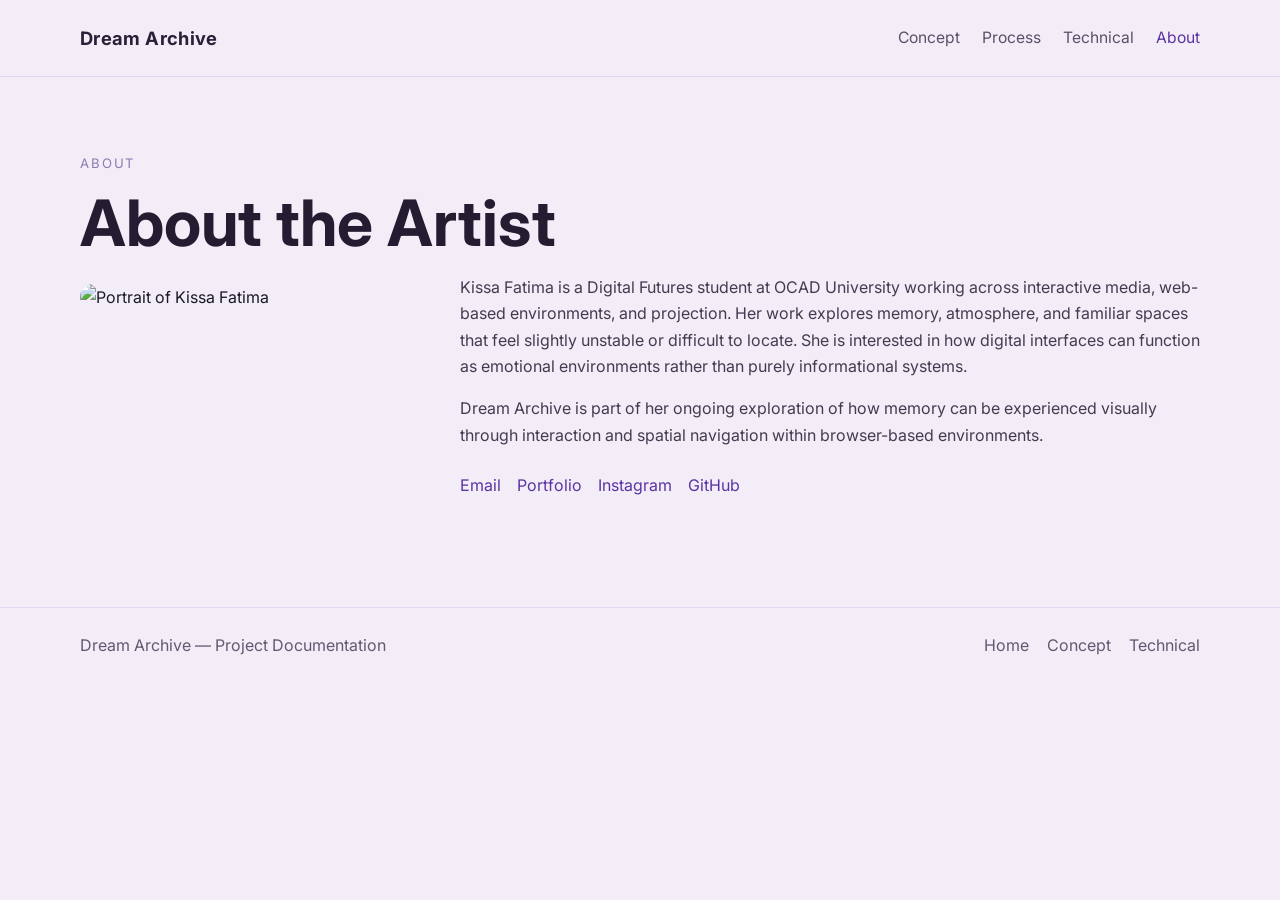
==== about.html @ 909d2c37 "Initial commit" ====
<!DOCTYPE html>
<html lang="en">
<head>
  <meta charset="UTF-8" />
  <meta name="viewport" content="width=device-width, initial-scale=1.0" />
  <title>About | Dream Archive</title>
  <link rel="preconnect" href="https://fonts.googleapis.com" />
  <link rel="preconnect" href="https://fonts.gstatic.com" crossorigin />
  <link href="https://fonts.googleapis.com/css2?family=Inter:wght@300;400;600;700&display=swap" rel="stylesheet" />
  <link rel="stylesheet" href="style.css" />
</head>
<body>
  <header class="site-header">
    <div class="container nav-wrap">
      <a href="index.html" class="site-title">Dream Archive</a>
      <nav class="site-nav">
        <a href="concept.html">Concept</a>
        <a href="process.html">Process</a>
        <a href="technical.html">Technical</a>
        <a href="about.html" class="active">About</a>
      </nav>
    </div>
  </header>

  <main class="container page">
    <p class="eyebrow">About</p>
    <h1>About the Artist</h1>

    <div class="about-grid">
      <div class="about-image">
        <img src="images/portrait.jpg" alt="Portrait of Kissa Fatima" />
      </div>

      <div class="about-text">
        <p>
          Kissa Fatima is a Digital Futures student at OCAD University working across interactive media, web-based environments, and projection. Her work explores memory, atmosphere, and familiar spaces that feel slightly unstable or difficult to locate. She is interested in how digital interfaces can function as emotional environments rather than purely informational systems.
        </p>

        <p>
          Dream Archive is part of her ongoing exploration of how memory can be experienced visually through interaction and spatial navigation within browser-based environments.
        </p>

        <div class="link-list">
          <a href="mailto:youremail@example.com">Email</a>
          <a href="https://your-portfolio-link.com" target="_blank">Portfolio</a>
          <a href="https://instagram.com/yourusername" target="_blank">Instagram</a>
          <a href="https://github.com/yourusername" target="_blank">GitHub</a>
        </div>
      </div>
    </div>
  </main>

  <footer class="site-footer">
    <div class="container footer-wrap">
      <p>Dream Archive — Project Documentation</p>
      <div class="footer-links">
        <a href="index.html">Home</a>
        <a href="concept.html">Concept</a>
        <a href="technical.html">Technical</a>
      </div>
    </div>
  </footer>
</body>
</html>
---- style.css ----
* {
  margin: 0;
  padding: 0;
  box-sizing: border-box;
}

html {
  scroll-behavior: smooth;
}

body {
  font-family: "Inter", sans-serif;
  color: #1d1828;
  background: #f3edf8;
  line-height: 1.65;
}

img {
  width: 100%;
  display: block;
  border-radius: 18px;
}

a {
  text-decoration: none;
  color: inherit;
}

.container {
  width: min(1120px, calc(100% - 48px));
  margin: 0 auto;
}

.site-header {
  position: sticky;
  top: 0;
  z-index: 1000;
  background: rgba(243, 237, 248, 0.92);
  backdrop-filter: blur(12px);
  border-bottom: 1px solid rgba(90, 51, 162, 0.12);
}

.nav-wrap {
  min-height: 76px;
  display: flex;
  align-items: center;
  justify-content: space-between;
  gap: 24px;
}

.site-title {
  font-size: 1.15rem;
  font-weight: 700;
  letter-spacing: 0.02em;
  color: #2a2138;
}

.site-nav {
  display: flex;
  flex-wrap: wrap;
  gap: 22px;
}

.site-nav a {
  color: #5a5168;
  font-size: 0.98rem;
  transition: color 0.2s ease;
}

.site-nav a:hover,
.site-nav a.active {
  color: #5a33a2;
}

.hero {
  padding: 84px 0 52px;
}

.hero-grid {
  display: grid;
  grid-template-columns: 1.05fr 1fr;
  gap: 48px;
  align-items: center;
}

.hero-media img {
  box-shadow:
    0 18px 40px rgba(90, 51, 162, 0.14),
    0 0 60px rgba(90, 51, 162, 0.08);
}

.eyebrow {
  font-size: 0.82rem;
  text-transform: uppercase;
  letter-spacing: 0.14em;
  color: #8d7bb3;
  margin-bottom: 14px;
}

h1 {
  font-size: clamp(2.6rem, 5vw, 4.7rem);
  line-height: 1.05;
  margin-bottom: 18px;
  color: #241c31;
}

h2 {
  font-size: 1.9rem;
  margin-bottom: 14px;
  color: #2b2239;
}

h3 {
  font-size: 1.2rem;
  margin-bottom: 10px;
  color: #2a2237;
}

.one-line {
  font-size: 1.18rem;
  color: #31283f;
  margin-bottom: 20px;
  max-width: 700px;
}

.overview,
.section-text,
.text-block p,
.about-text p,
.project-details p {
  font-size: 1rem;
  color: #433c50;
  margin-bottom: 16px;
}

.button-group {
  display: flex;
  flex-wrap: wrap;
  gap: 14px;
  margin-top: 28px;
}

.button {
  display: inline-block;
  padding: 12px 18px;
  border-radius: 999px;
  border: 1px solid #c9bbdf;
  color: #5a33a2;
  background: transparent;
  transition: all 0.2s ease;
}

.button:hover {
  border-color: #5a33a2;
  transform: translateY(-1px);
}

.button.primary {
  background: #5a33a2;
  border-color: #5a33a2;
  color: #ffffff;
}

.button.primary:hover {
  opacity: 0.95;
}

.section {
  padding: 34px 0 58px;
}

.section-heading {
  margin-bottom: 18px;
}

.card-grid {
  display: grid;
  grid-template-columns: repeat(2, minmax(0, 1fr));
  gap: 22px;
}

.card {
  background: rgba(255, 255, 255, 0.78);
  border: 1px solid rgba(90, 51, 162, 0.12);
  border-radius: 22px;
  padding: 24px;
  transition: transform 0.2s ease, border-color 0.2s ease;
}

.card:hover {
  transform: translateY(-4px);
  border-color: rgba(90, 51, 162, 0.4);
}

.card p {
  color: #51495f;
}

.image-grid {
  display: grid;
  grid-template-columns: repeat(2, minmax(0, 1fr));
  gap: 24px;
}

.image-grid figure,
.wide-image,
.about-image {
  margin-top: 10px;
}

figcaption {
  margin-top: 10px;
  color: #655d74;
  font-size: 0.95rem;
}

.page {
  padding: 76px 0 60px;
}

.text-block {
  max-width: 820px;
  margin-bottom: 36px;
}

.wide-image img {
  max-height: 640px;
  object-fit: cover;
}

.process-grid {
  grid-template-columns: repeat(3, minmax(0, 1fr));
}

.tools-section {
  margin: 40px 0;
  padding: 24px;
  background: rgba(255, 255, 255, 0.7);
  border: 1px solid rgba(90, 51, 162, 0.1);
  border-radius: 20px;
}

.tool-list {
  padding-left: 20px;
  color: #433c50;
}

.tool-list li {
  margin-bottom: 8px;
}

.project-details {
  margin-top: 8px;
  margin-bottom: 18px;
  padding: 20px;
  background: rgba(255, 255, 255, 0.68);
  border: 1px solid rgba(90, 51, 162, 0.1);
  border-radius: 18px;
}

.details-grid {
  display: grid;
  grid-template-columns: repeat(2, minmax(0, 1fr));
  gap: 12px 24px;
}

.detail-item span {
  display: block;
  font-size: 0.84rem;
  text-transform: uppercase;
  letter-spacing: 0.1em;
  color: #8d7bb3;
  margin-bottom: 4px;
}

.about-grid {
  display: grid;
  grid-template-columns: 340px 1fr;
  gap: 40px;
  align-items: start;
}

.link-list {
  display: flex;
  flex-wrap: wrap;
  gap: 16px;
  margin-top: 24px;
}

.link-list a {
  color: #5a33a2;
}

.link-list a:hover,
.footer-links a:hover {
  text-decoration: underline;
}

.site-footer {
  border-top: 1px solid rgba(90, 51, 162, 0.1);
  margin-top: 48px;
  padding: 24px 0 36px;
}

.footer-wrap {
  display: flex;
  justify-content: space-between;
  gap: 20px;
  flex-wrap: wrap;
  color: #61596f;
}

.footer-links {
  display: flex;
  flex-wrap: wrap;
  gap: 18px;
}

@media (max-width: 900px) {
  .hero-grid,
  .about-grid,
  .image-grid,
  .card-grid,
  .process-grid,
  .details-grid {
    grid-template-columns: 1fr;
  }

  .hero {
    padding-top: 52px;
  }

  .nav-wrap {
    flex-direction: column;
    align-items: flex-start;
    padding: 14px 0;
  }
}

@media (max-width: 560px) {
  .container {
    width: min(100% - 28px, 1120px);
  }

  .button-group {
    flex-direction: column;
    align-items: flex-start;
  }

  .site-nav {
    gap: 14px;
  }
}
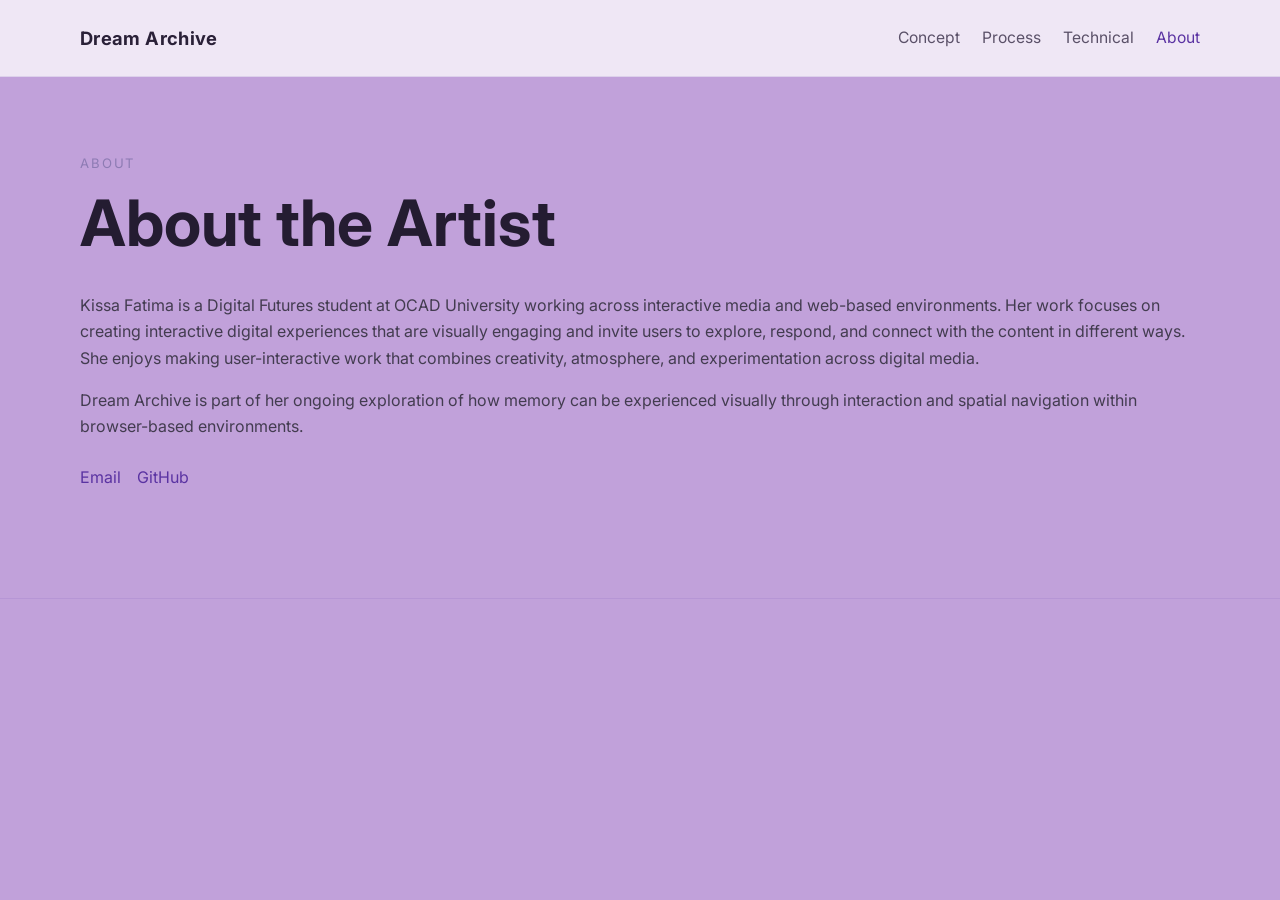
==== commit 1d553ed5: "more changes" ====
--- a/about.html
+++ b/about.html
@@ -26,14 +26,13 @@
     <p class="eyebrow">About</p>
     <h1>About the Artist</h1>
 
-    <div class="about-grid">
-      <div class="about-image">
-        <img src="images/portrait.jpg" alt="Portrait of Kissa Fatima" />
-      </div>
+    <div class="text-block">
+
+    </div>
 
       <div class="about-text">
         <p>
-          Kissa Fatima is a Digital Futures student at OCAD University working across interactive media, web-based environments, and projection. Her work explores memory, atmosphere, and familiar spaces that feel slightly unstable or difficult to locate. She is interested in how digital interfaces can function as emotional environments rather than purely informational systems.
+          Kissa Fatima is a Digital Futures student at OCAD University working across interactive media and web-based environments. Her work focuses on creating interactive digital experiences that are visually engaging and invite users to explore, respond, and connect with the content in different ways. She enjoys making user-interactive work that combines creativity, atmosphere, and experimentation across digital media.
         </p>
 
         <p>
@@ -41,10 +40,9 @@
         </p>
 
         <div class="link-list">
-          <a href="mailto:youremail@example.com">Email</a>
-          <a href="https://your-portfolio-link.com" target="_blank">Portfolio</a>
-          <a href="https://instagram.com/yourusername" target="_blank">Instagram</a>
-          <a href="https://github.com/yourusername" target="_blank">GitHub</a>
+          <a href="mailto:kissafatima114@yahoo.com">Email</a>
+          <a href="https://github.com/kissafatima114" target="_blank">GitHub</a>
+        
         </div>
       </div>
     </div>
@@ -52,12 +50,8 @@
 
   <footer class="site-footer">
     <div class="container footer-wrap">
-      <p>Dream Archive — Project Documentation</p>
-      <div class="footer-links">
-        <a href="index.html">Home</a>
-        <a href="concept.html">Concept</a>
-        <a href="technical.html">Technical</a>
-      </div>
+      
+     
     </div>
   </footer>
 </body>
--- a/style.css
+++ b/style.css
@@ -10,8 +10,8 @@
 
 body {
   font-family: "Inter", sans-serif;
-  color: #1d1828;
-  background: #f3edf8;
+  color: #3d2f5a;
+  background: #c1a1da;
   line-height: 1.65;
 }
 
@@ -186,6 +186,19 @@
   padding: 24px;
   transition: transform 0.2s ease, border-color 0.2s ease;
 }
+.small-cards {
+  grid-template-columns: repeat(4, minmax(0, 1fr));
+}
+
+.small-cards .card {
+  padding: 18px 12px;
+  text-align: center;
+}
+
+.small-cards .card h3 {
+  margin: 0;
+  font-size: 1.05rem;
+}
 
 .card:hover {
   transform: translateY(-4px);
@@ -231,7 +244,7 @@
 .process-grid {
   grid-template-columns: repeat(3, minmax(0, 1fr));
 }
-
+/* hi */
 .tools-section {
   margin: 40px 0;
   padding: 24px;
@@ -350,4 +363,11 @@
   .site-nav {
     gap: 14px;
   }
-}+}
+video {
+  width: 100%;
+  border-radius: 18px;
+  box-shadow:
+    0 20px 40px rgba(90, 51, 162, 0.12),
+    0 0 40px rgba(90, 51, 162, 0.08);
+} 
